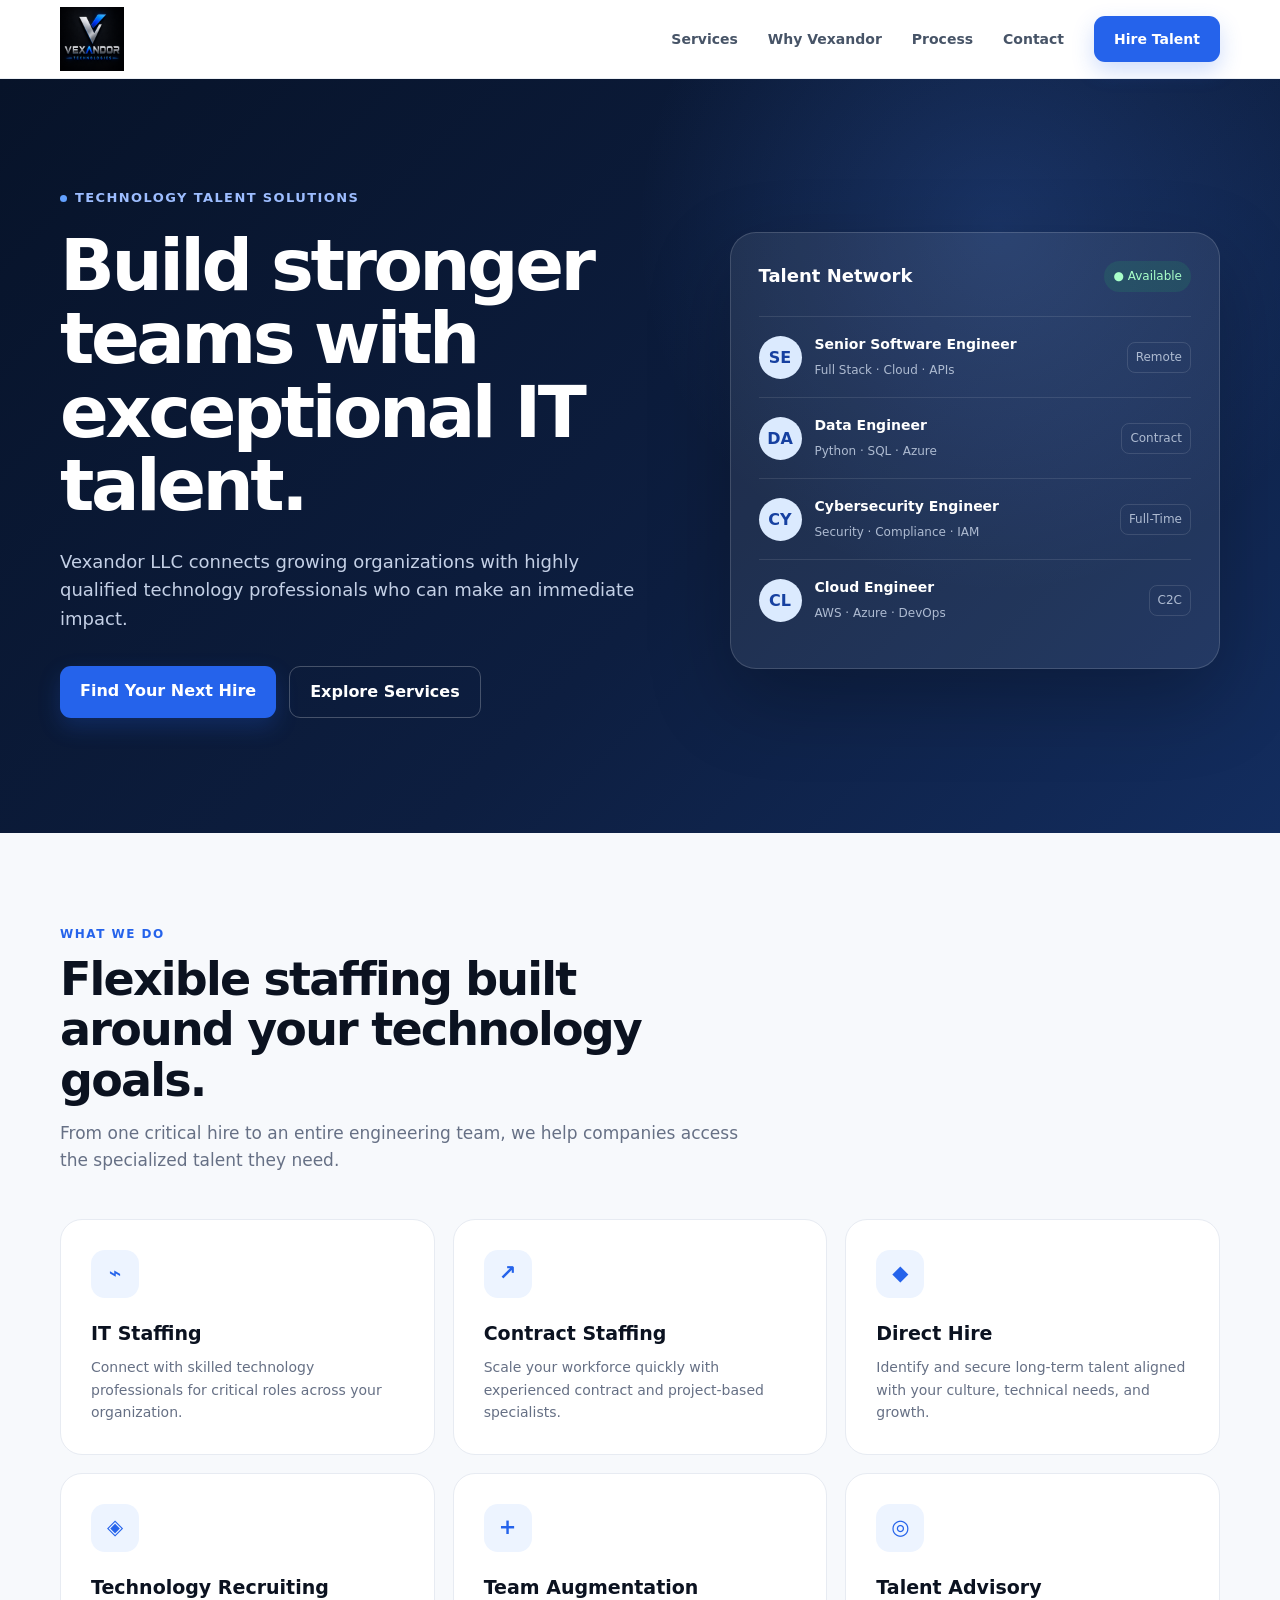
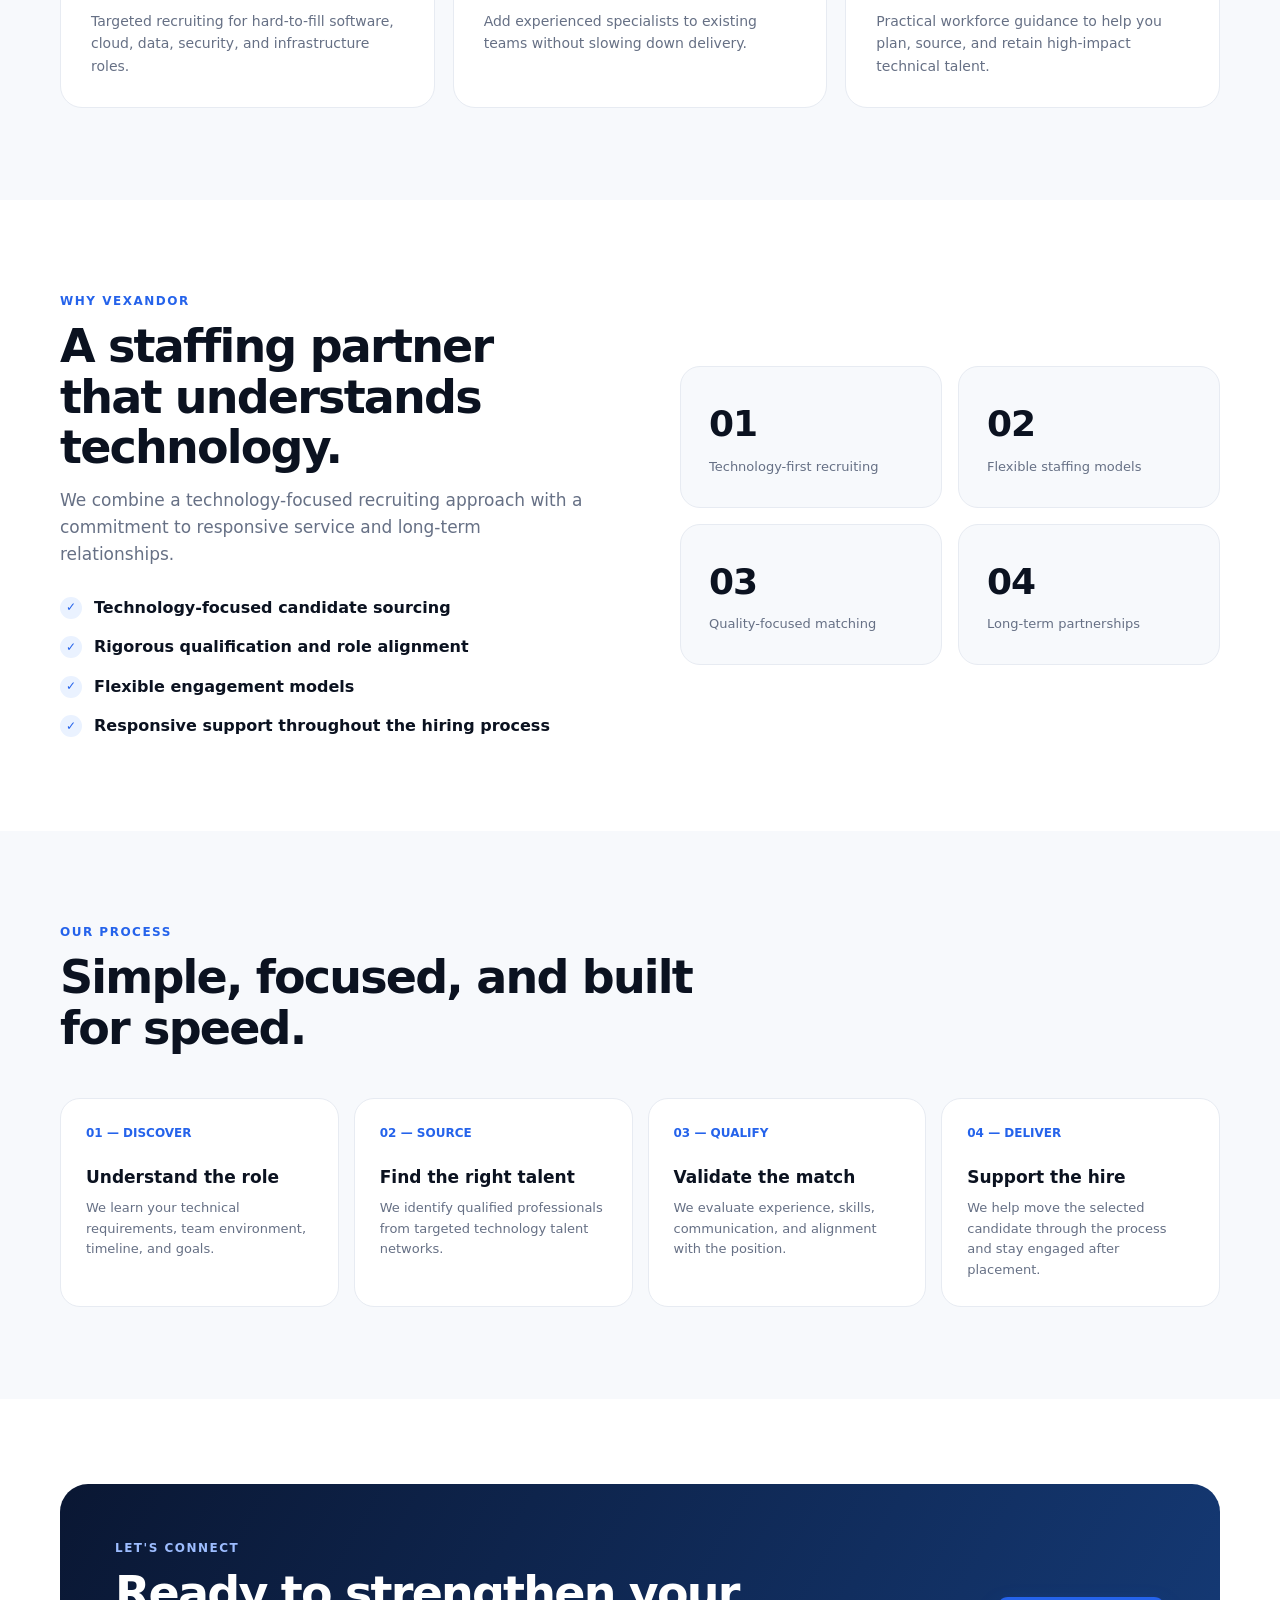
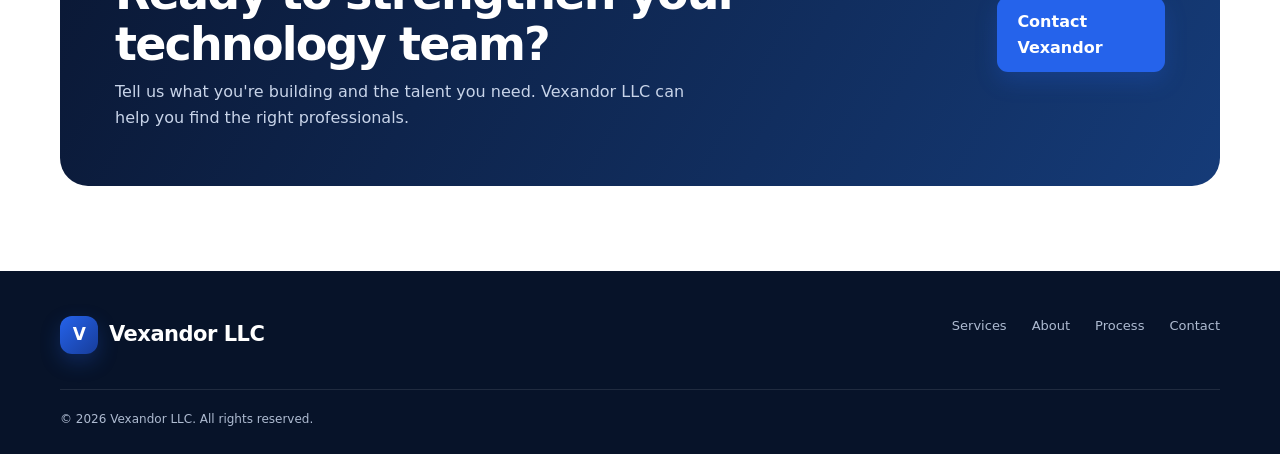
==== index.html @ e6ea9293 "Add files via upload" ====
<!DOCTYPE html>
<html lang="en">
<head>
  <meta charset="UTF-8" />
  <meta name="viewport" content="width=device-width, initial-scale=1.0" />
  <title>Vexandor LLC | IT Staffing & Technology Talent</title>
  <meta name="description" content="Vexandor LLC connects organizations with exceptional technology professionals across software engineering, cloud, data, cybersecurity, and IT." />
  <style>
    :root{
      --ink:#0b1220;
      --muted:#667085;
      --navy:#0a1733;
      --blue:#2563eb;
      --blue2:#4f8cff;
      --line:#e7ebf2;
      --bg:#f7f9fc;
      --white:#fff;
      --radius:22px;
      --shadow:0 18px 55px rgba(15,23,42,.10);
    }
    *{box-sizing:border-box;margin:0;padding:0}
    html{scroll-behavior:smooth}
    body{font-family:Inter,ui-sans-serif,system-ui,-apple-system,BlinkMacSystemFont,"Segoe UI",sans-serif;color:var(--ink);line-height:1.6;background:#fff}
    a{text-decoration:none;color:inherit}
    .container{width:min(1160px,92%);margin:auto}
    header{position:sticky;top:0;z-index:20;background:rgba(255,255,255,.92);backdrop-filter:blur(16px);border-bottom:1px solid rgba(231,235,242,.8)}
    nav{height:78px;display:flex;align-items:center;justify-content:space-between}
    .brand{display:flex;align-items:center;gap:11px;font-weight:800;font-size:21px;letter-spacing:-.5px}
    .mark{width:38px;height:38px;border-radius:12px;background:linear-gradient(135deg,var(--blue),#173d9a);display:grid;place-items:center;color:#fff;font-size:17px;box-shadow:0 8px 20px rgba(37,99,235,.25)}
    .links{display:flex;gap:30px;align-items:center;font-size:14px;font-weight:600;color:#475467}
    .links a:hover{color:var(--blue)}
    .nav-cta,.btn-primary{background:var(--blue);color:#fff;padding:12px 20px;border-radius:11px;font-weight:700;border:0;display:inline-block;box-shadow:0 9px 22px rgba(37,99,235,.22)}
    .nav-cta:hover,.btn-primary:hover{background:#1d4ed8}
    .menu{display:none;background:none;border:0;font-size:26px}
    .hero{background:radial-gradient(circle at 78% 20%,rgba(79,140,255,.20),transparent 31%),linear-gradient(135deg,#071329 0%,#0d1e40 58%,#132d5f 100%);color:#fff;padding:105px 0 115px;overflow:hidden}
    .hero-grid{display:grid;grid-template-columns:1.1fr .9fr;gap:70px;align-items:center}
    .eyebrow{display:inline-flex;align-items:center;gap:8px;color:#9dbdff;font-weight:800;font-size:13px;text-transform:uppercase;letter-spacing:1.4px;margin-bottom:20px}
    .dot{width:7px;height:7px;border-radius:50%;background:#63a1ff}
    h1{font-size:clamp(44px,6vw,72px);line-height:1.02;letter-spacing:-3.5px;max-width:720px}
    .hero p{margin:25px 0 32px;color:#c4d0e6;font-size:18px;max-width:620px}
    .actions{display:flex;gap:13px;flex-wrap:wrap}
    .btn-secondary{padding:12px 20px;border:1px solid rgba(255,255,255,.24);border-radius:11px;font-weight:700;color:#fff}
    .btn-secondary:hover{background:rgba(255,255,255,.08)}
    .talent-card{background:rgba(255,255,255,.08);border:1px solid rgba(255,255,255,.15);border-radius:26px;padding:28px;box-shadow:0 30px 80px rgba(0,0,0,.25)}
    .card-top{display:flex;justify-content:space-between;align-items:center;margin-bottom:24px}
    .card-title{font-weight:800;font-size:18px}.status{font-size:12px;color:#a8ffc9;background:rgba(34,197,94,.13);padding:6px 9px;border-radius:99px}
    .profile{display:flex;align-items:center;gap:13px;padding:16px 0;border-top:1px solid rgba(255,255,255,.10)}
    .avatar{width:43px;height:43px;border-radius:50%;display:grid;place-items:center;background:#dbeafe;color:#1640a0;font-weight:800}
    .profile b{display:block;font-size:14px}.profile span{font-size:12px;color:#aebbd1}
    .tag{margin-left:auto;border:1px solid rgba(255,255,255,.12);padding:5px 8px;border-radius:8px;font-size:11px;color:#c9d5e9}
    section{padding:92px 0}
    .section-head{max-width:700px;margin-bottom:45px}
    .kicker{font-size:12px;font-weight:800;text-transform:uppercase;letter-spacing:1.5px;color:var(--blue);margin-bottom:10px}
    h2{font-size:clamp(31px,4vw,46px);line-height:1.1;letter-spacing:-1.8px}
    .lead{color:var(--muted);font-size:17px;margin-top:14px}
    .services{background:var(--bg)}
    .service-grid{display:grid;grid-template-columns:repeat(3,1fr);gap:18px}
    .service{background:#fff;border:1px solid var(--line);border-radius:var(--radius);padding:30px;transition:.25s}
    .service:hover{transform:translateY(-5px);box-shadow:var(--shadow)}
    .icon{width:48px;height:48px;border-radius:14px;background:#edf4ff;color:var(--blue);display:grid;place-items:center;font-size:21px;font-weight:800;margin-bottom:20px}
    .service h3{font-size:19px;margin-bottom:8px}.service p{color:var(--muted);font-size:14px}
    .split{display:grid;grid-template-columns:1fr 1fr;gap:80px;align-items:center}
    .check-list{list-style:none;margin-top:26px;display:grid;gap:14px}
    .check-list li{display:flex;gap:12px;align-items:flex-start;font-weight:600}
    .check{width:22px;height:22px;border-radius:50%;background:#eaf2ff;color:var(--blue);display:grid;place-items:center;font-size:12px;flex:none;margin-top:2px}
    .metrics{display:grid;grid-template-columns:repeat(2,1fr);gap:16px}
    .metric{background:var(--bg);border:1px solid var(--line);border-radius:20px;padding:28px}
    .metric strong{font-size:36px;letter-spacing:-1px;display:block}.metric span{color:var(--muted);font-size:13px}
    .process{background:#f7f9fc}
    .steps{display:grid;grid-template-columns:repeat(4,1fr);gap:15px}
    .step{background:#fff;border:1px solid var(--line);border-radius:20px;padding:25px}
    .number{font-size:12px;font-weight:800;color:var(--blue);margin-bottom:20px}
    .step h3{font-size:17px;margin-bottom:7px}.step p{color:var(--muted);font-size:13px}
    .cta{padding:85px 0}.cta-box{background:linear-gradient(120deg,#0a1733,#153b78);border-radius:28px;padding:55px;display:flex;align-items:center;justify-content:space-between;gap:30px;color:#fff}
    .cta-box p{color:#c8d4e9;margin-top:10px;max-width:600px}
    footer{background:#071329;color:#aebbd1;padding:45px 0 25px}
    .footer-top{display:flex;justify-content:space-between;gap:40px;padding-bottom:35px}
    .footer-brand{color:#fff}.footer-links{display:flex;gap:25px;font-size:13px}.footer-links a:hover{color:#fff}
    .copyright{border-top:1px solid rgba(255,255,255,.1);padding-top:20px;font-size:12px}
    @media(max-width:850px){
      .links{display:none}.menu{display:block}.hero-grid,.split{grid-template-columns:1fr}.hero{padding:75px 0}.service-grid{grid-template-columns:1fr 1fr}.steps{grid-template-columns:1fr 1fr}.cta-box{flex-direction:column;align-items:flex-start}
    }
    @media(max-width:560px){
      nav{height:68px}.hero h1{letter-spacing:-2px}.service-grid,.steps,.metrics{grid-template-columns:1fr}section{padding:70px 0}.footer-top{flex-direction:column}.footer-links{flex-wrap:wrap}.cta-box{padding:35px 25px}
    }
  </style>
</head>
<body>
<header>
  <div class="container">
    <nav>
      <img src="logo.png" width="64" height="64"/>
      <div class="links">
        <a href="#services">Services</a><a href="#approach">Why Vexandor</a><a href="#process">Process</a><a href="#contact">Contact</a>
        <a href="#contact" class="nav-cta">Hire Talent</a>
      </div>
      <button class="menu" aria-label="Open menu" onclick="document.querySelector('.links').classList.toggle('mobile')">☰</button>
    </nav>
  </div>
</header>

<main>
<section class="hero" id="home">
  <div class="container hero-grid">
    <div>
      <div class="eyebrow"><span class="dot"></span> Technology Talent Solutions</div>
      <h1>Build stronger teams with exceptional IT talent.</h1>
      <p>Vexandor LLC connects growing organizations with highly qualified technology professionals who can make an immediate impact.</p>
      <div class="actions"><a href="#contact" class="btn-primary">Find Your Next Hire</a><a href="#services" class="btn-secondary">Explore Services</a></div>
    </div>
    <div class="talent-card">
      <div class="card-top"><span class="card-title">Talent Network</span><span class="status">● Available</span></div>
      <div class="profile"><div class="avatar">SE</div><div><b>Senior Software Engineer</b><span>Full Stack · Cloud · APIs</span></div><span class="tag">Remote</span></div>
      <div class="profile"><div class="avatar">DA</div><div><b>Data Engineer</b><span>Python · SQL · Azure</span></div><span class="tag">Contract</span></div>
      <div class="profile"><div class="avatar">CY</div><div><b>Cybersecurity Engineer</b><span>Security · Compliance · IAM</span></div><span class="tag">Full-Time</span></div>
      <div class="profile"><div class="avatar">CL</div><div><b>Cloud Engineer</b><span>AWS · Azure · DevOps</span></div><span class="tag">C2C</span></div>
    </div>
  </div>
</section>

<section id="services" class="services">
  <div class="container">
    <div class="section-head"><div class="kicker">What we do</div><h2>Flexible staffing built around your technology goals.</h2><p class="lead">From one critical hire to an entire engineering team, we help companies access the specialized talent they need.</p></div>
    <div class="service-grid">
      <article class="service"><div class="icon">⌁</div><h3>IT Staffing</h3><p>Connect with skilled technology professionals for critical roles across your organization.</p></article>
      <article class="service"><div class="icon">↗</div><h3>Contract Staffing</h3><p>Scale your workforce quickly with experienced contract and project-based specialists.</p></article>
      <article class="service"><div class="icon">◆</div><h3>Direct Hire</h3><p>Identify and secure long-term talent aligned with your culture, technical needs, and growth.</p></article>
      <article class="service"><div class="icon">◈</div><h3>Technology Recruiting</h3><p>Targeted recruiting for hard-to-fill software, cloud, data, security, and infrastructure roles.</p></article>
      <article class="service"><div class="icon">+</div><h3>Team Augmentation</h3><p>Add experienced specialists to existing teams without slowing down delivery.</p></article>
      <article class="service"><div class="icon">◎</div><h3>Talent Advisory</h3><p>Practical workforce guidance to help you plan, source, and retain high-impact technical talent.</p></article>
    </div>
  </div>
</section>

<section id="approach">
  <div class="container split">
    <div>
      <div class="kicker">Why Vexandor</div><h2>A staffing partner that understands technology.</h2>
      <p class="lead">We combine a technology-focused recruiting approach with a commitment to responsive service and long-term relationships.</p>
      <ul class="check-list">
        <li><span class="check">✓</span>Technology-focused candidate sourcing</li>
        <li><span class="check">✓</span>Rigorous qualification and role alignment</li>
        <li><span class="check">✓</span>Flexible engagement models</li>
        <li><span class="check">✓</span>Responsive support throughout the hiring process</li>
      </ul>
    </div>
    <div class="metrics">
      <div class="metric"><strong>01</strong><span>Technology-first recruiting</span></div>
      <div class="metric"><strong>02</strong><span>Flexible staffing models</span></div>
      <div class="metric"><strong>03</strong><span>Quality-focused matching</span></div>
      <div class="metric"><strong>04</strong><span>Long-term partnerships</span></div>
    </div>
  </div>
</section>

<section class="process" id="process">
  <div class="container">
    <div class="section-head"><div class="kicker">Our process</div><h2>Simple, focused, and built for speed.</h2></div>
    <div class="steps">
      <article class="step"><div class="number">01 — DISCOVER</div><h3>Understand the role</h3><p>We learn your technical requirements, team environment, timeline, and goals.</p></article>
      <article class="step"><div class="number">02 — SOURCE</div><h3>Find the right talent</h3><p>We identify qualified professionals from targeted technology talent networks.</p></article>
      <article class="step"><div class="number">03 — QUALIFY</div><h3>Validate the match</h3><p>We evaluate experience, skills, communication, and alignment with the position.</p></article>
      <article class="step"><div class="number">04 — DELIVER</div><h3>Support the hire</h3><p>We help move the selected candidate through the process and stay engaged after placement.</p></article>
    </div>
  </div>
</section>

<section class="cta" id="contact">
  <div class="container">
    <div class="cta-box">
      <div><div class="kicker" style="color:#9dbdff">Let's connect</div><h2>Ready to strengthen your technology team?</h2><p>Tell us what you're building and the talent you need. Vexandor LLC can help you find the right professionals.</p></div>
      <a href="mailto:info@vexandor.com" class="btn-primary">Contact Vexandor</a>
    </div>
  </div>
</section>
</main>

<footer>
  <div class="container">
    <div class="footer-top">
      <div class="brand footer-brand"><span class="mark">V</span>Vexandor LLC</div>
      <div class="footer-links"><a href="#services">Services</a><a href="#approach">About</a><a href="#process">Process</a><a href="#contact">Contact</a></div>
    </div>
    <div class="copyright">© 2026 Vexandor LLC. All rights reserved.</div>
  </div>
</footer>
</body>
</html>
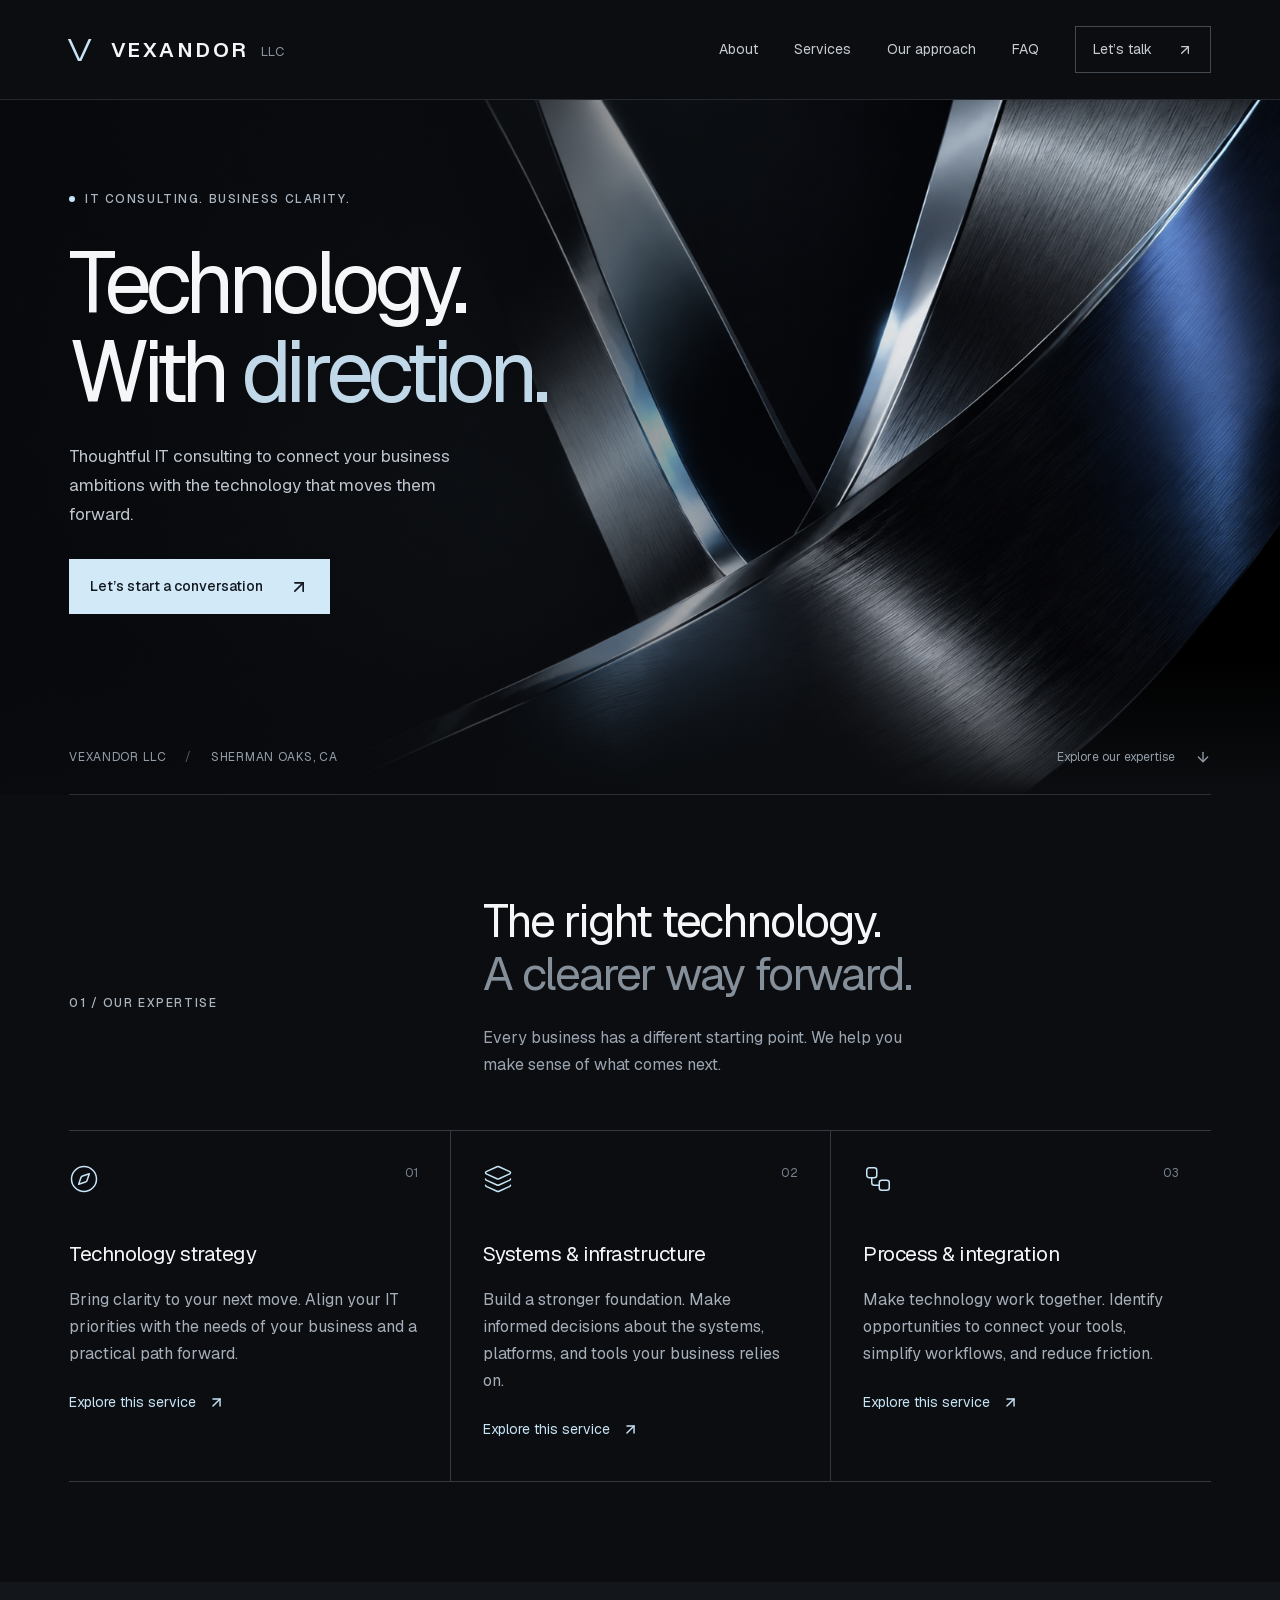
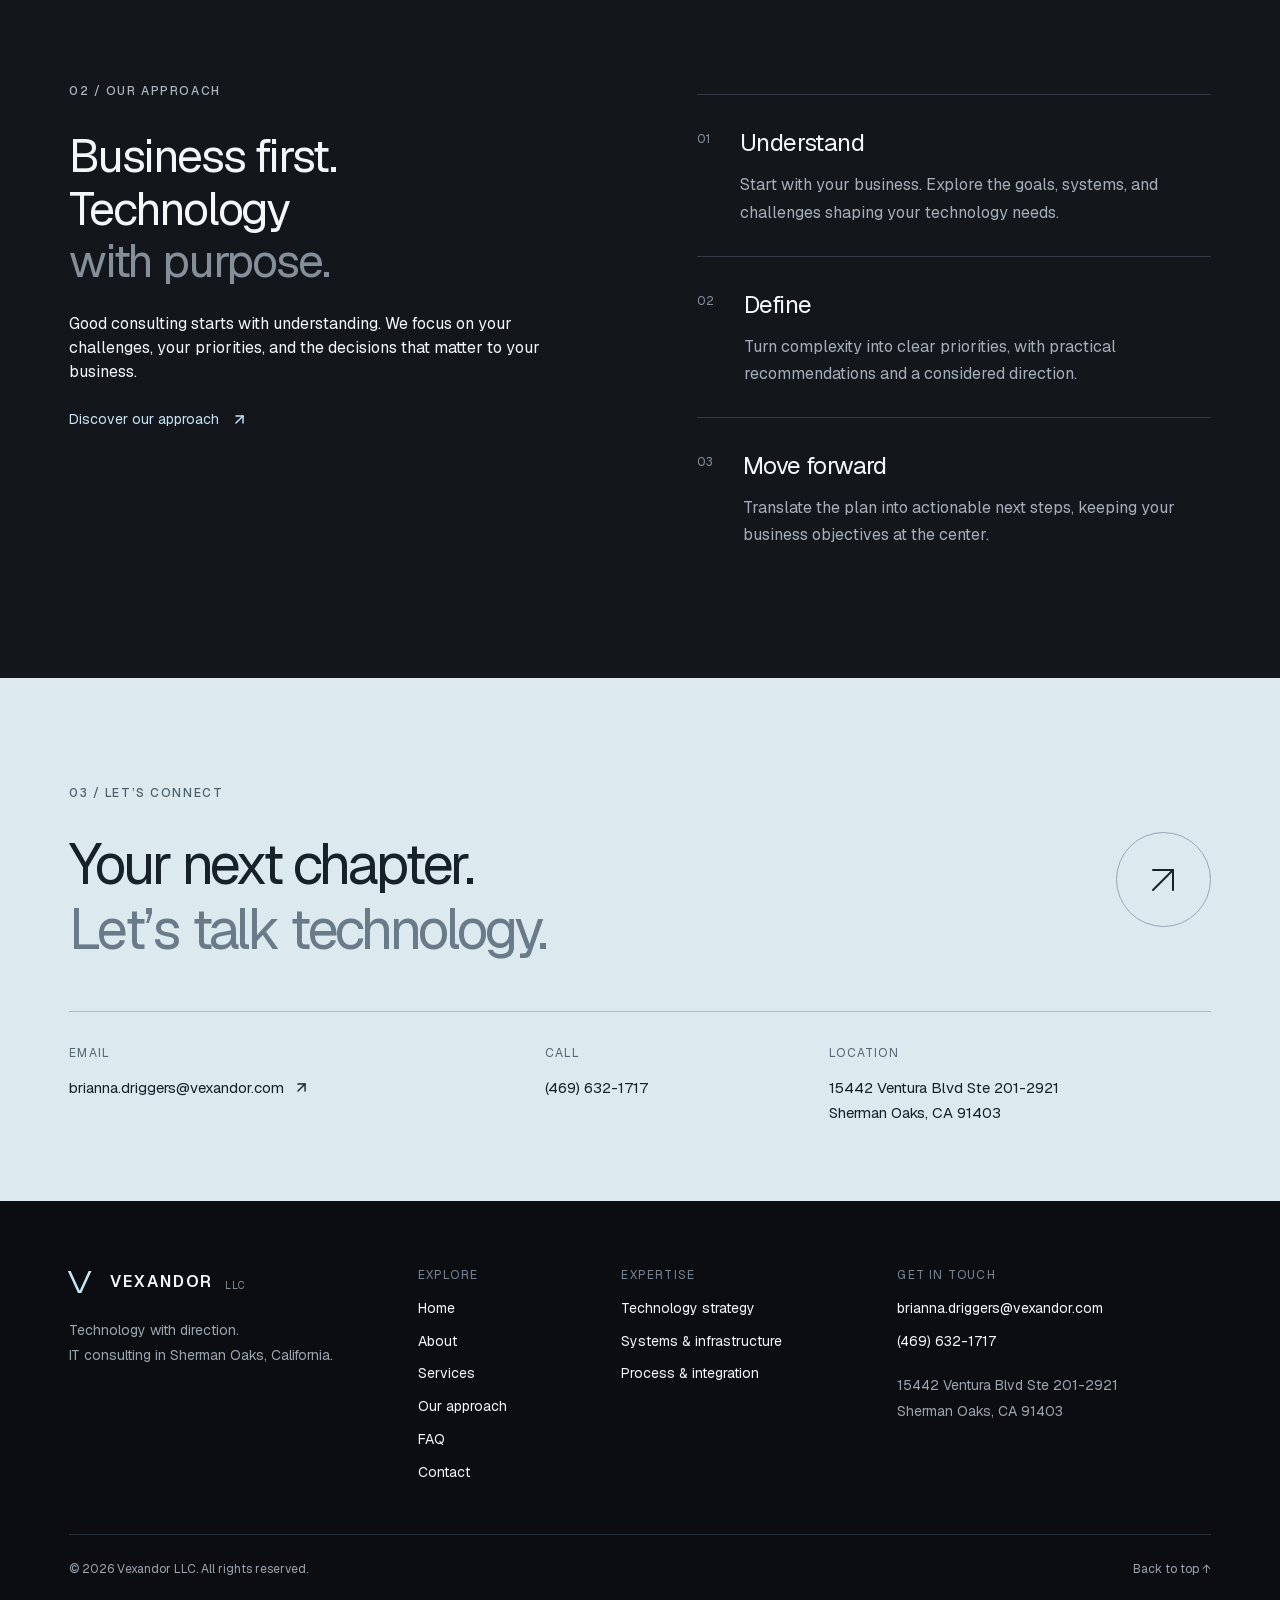
==== commit 00eba61a: "09072026" ====
--- a/index.html
+++ b/index.html
@@ -1,188 +1,131 @@
-<!DOCTYPE html>
-<html lang="en">
-<head>
-  <meta charset="UTF-8" />
-  <meta name="viewport" content="width=device-width, initial-scale=1.0" />
-  <title>Vexandor LLC | IT Staffing & Technology Talent</title>
-  <meta name="description" content="Vexandor LLC connects organizations with exceptional technology professionals across software engineering, cloud, data, cybersecurity, and IT." />
-  <style>
-    :root{
-      --ink:#0b1220;
-      --muted:#667085;
-      --navy:#0a1733;
-      --blue:#2563eb;
-      --blue2:#4f8cff;
-      --line:#e7ebf2;
-      --bg:#f7f9fc;
-      --white:#fff;
-      --radius:22px;
-      --shadow:0 18px 55px rgba(15,23,42,.10);
-    }
-    *{box-sizing:border-box;margin:0;padding:0}
-    html{scroll-behavior:smooth}
-    body{font-family:Inter,ui-sans-serif,system-ui,-apple-system,BlinkMacSystemFont,"Segoe UI",sans-serif;color:var(--ink);line-height:1.6;background:#fff}
-    a{text-decoration:none;color:inherit}
-    .container{width:min(1160px,92%);margin:auto}
-    header{position:sticky;top:0;z-index:20;background:rgba(255,255,255,.92);backdrop-filter:blur(16px);border-bottom:1px solid rgba(231,235,242,.8)}
-    nav{height:78px;display:flex;align-items:center;justify-content:space-between}
-    .brand{display:flex;align-items:center;gap:11px;font-weight:800;font-size:21px;letter-spacing:-.5px}
-    .mark{width:38px;height:38px;border-radius:12px;background:linear-gradient(135deg,var(--blue),#173d9a);display:grid;place-items:center;color:#fff;font-size:17px;box-shadow:0 8px 20px rgba(37,99,235,.25)}
-    .links{display:flex;gap:30px;align-items:center;font-size:14px;font-weight:600;color:#475467}
-    .links a:hover{color:var(--blue)}
-    .nav-cta,.btn-primary{background:var(--blue);color:#fff;padding:12px 20px;border-radius:11px;font-weight:700;border:0;display:inline-block;box-shadow:0 9px 22px rgba(37,99,235,.22)}
-    .nav-cta:hover,.btn-primary:hover{background:#1d4ed8}
-    .menu{display:none;background:none;border:0;font-size:26px}
-    .hero{background:radial-gradient(circle at 78% 20%,rgba(79,140,255,.20),transparent 31%),linear-gradient(135deg,#071329 0%,#0d1e40 58%,#132d5f 100%);color:#fff;padding:105px 0 115px;overflow:hidden}
-    .hero-grid{display:grid;grid-template-columns:1.1fr .9fr;gap:70px;align-items:center}
-    .eyebrow{display:inline-flex;align-items:center;gap:8px;color:#9dbdff;font-weight:800;font-size:13px;text-transform:uppercase;letter-spacing:1.4px;margin-bottom:20px}
-    .dot{width:7px;height:7px;border-radius:50%;background:#63a1ff}
-    h1{font-size:clamp(44px,6vw,72px);line-height:1.02;letter-spacing:-3.5px;max-width:720px}
-    .hero p{margin:25px 0 32px;color:#c4d0e6;font-size:18px;max-width:620px}
-    .actions{display:flex;gap:13px;flex-wrap:wrap}
-    .btn-secondary{padding:12px 20px;border:1px solid rgba(255,255,255,.24);border-radius:11px;font-weight:700;color:#fff}
-    .btn-secondary:hover{background:rgba(255,255,255,.08)}
-    .talent-card{background:rgba(255,255,255,.08);border:1px solid rgba(255,255,255,.15);border-radius:26px;padding:28px;box-shadow:0 30px 80px rgba(0,0,0,.25)}
-    .card-top{display:flex;justify-content:space-between;align-items:center;margin-bottom:24px}
-    .card-title{font-weight:800;font-size:18px}.status{font-size:12px;color:#a8ffc9;background:rgba(34,197,94,.13);padding:6px 9px;border-radius:99px}
-    .profile{display:flex;align-items:center;gap:13px;padding:16px 0;border-top:1px solid rgba(255,255,255,.10)}
-    .avatar{width:43px;height:43px;border-radius:50%;display:grid;place-items:center;background:#dbeafe;color:#1640a0;font-weight:800}
-    .profile b{display:block;font-size:14px}.profile span{font-size:12px;color:#aebbd1}
-    .tag{margin-left:auto;border:1px solid rgba(255,255,255,.12);padding:5px 8px;border-radius:8px;font-size:11px;color:#c9d5e9}
-    section{padding:92px 0}
-    .section-head{max-width:700px;margin-bottom:45px}
-    .kicker{font-size:12px;font-weight:800;text-transform:uppercase;letter-spacing:1.5px;color:var(--blue);margin-bottom:10px}
-    h2{font-size:clamp(31px,4vw,46px);line-height:1.1;letter-spacing:-1.8px}
-    .lead{color:var(--muted);font-size:17px;margin-top:14px}
-    .services{background:var(--bg)}
-    .service-grid{display:grid;grid-template-columns:repeat(3,1fr);gap:18px}
-    .service{background:#fff;border:1px solid var(--line);border-radius:var(--radius);padding:30px;transition:.25s}
-    .service:hover{transform:translateY(-5px);box-shadow:var(--shadow)}
-    .icon{width:48px;height:48px;border-radius:14px;background:#edf4ff;color:var(--blue);display:grid;place-items:center;font-size:21px;font-weight:800;margin-bottom:20px}
-    .service h3{font-size:19px;margin-bottom:8px}.service p{color:var(--muted);font-size:14px}
-    .split{display:grid;grid-template-columns:1fr 1fr;gap:80px;align-items:center}
-    .check-list{list-style:none;margin-top:26px;display:grid;gap:14px}
-    .check-list li{display:flex;gap:12px;align-items:flex-start;font-weight:600}
-    .check{width:22px;height:22px;border-radius:50%;background:#eaf2ff;color:var(--blue);display:grid;place-items:center;font-size:12px;flex:none;margin-top:2px}
-    .metrics{display:grid;grid-template-columns:repeat(2,1fr);gap:16px}
-    .metric{background:var(--bg);border:1px solid var(--line);border-radius:20px;padding:28px}
-    .metric strong{font-size:36px;letter-spacing:-1px;display:block}.metric span{color:var(--muted);font-size:13px}
-    .process{background:#f7f9fc}
-    .steps{display:grid;grid-template-columns:repeat(4,1fr);gap:15px}
-    .step{background:#fff;border:1px solid var(--line);border-radius:20px;padding:25px}
-    .number{font-size:12px;font-weight:800;color:var(--blue);margin-bottom:20px}
-    .step h3{font-size:17px;margin-bottom:7px}.step p{color:var(--muted);font-size:13px}
-    .cta{padding:85px 0}.cta-box{background:linear-gradient(120deg,#0a1733,#153b78);border-radius:28px;padding:55px;display:flex;align-items:center;justify-content:space-between;gap:30px;color:#fff}
-    .cta-box p{color:#c8d4e9;margin-top:10px;max-width:600px}
-    footer{background:#071329;color:#aebbd1;padding:45px 0 25px}
-    .footer-top{display:flex;justify-content:space-between;gap:40px;padding-bottom:35px}
-    .footer-brand{color:#fff}.footer-links{display:flex;gap:25px;font-size:13px}.footer-links a:hover{color:#fff}
-    .copyright{border-top:1px solid rgba(255,255,255,.1);padding-top:20px;font-size:12px}
-    @media(max-width:850px){
-      .links{display:none}.menu{display:block}.hero-grid,.split{grid-template-columns:1fr}.hero{padding:75px 0}.service-grid{grid-template-columns:1fr 1fr}.steps{grid-template-columns:1fr 1fr}.cta-box{flex-direction:column;align-items:flex-start}
-    }
-    @media(max-width:560px){
-      nav{height:68px}.hero h1{letter-spacing:-2px}.service-grid,.steps,.metrics{grid-template-columns:1fr}section{padding:70px 0}.footer-top{flex-direction:column}.footer-links{flex-wrap:wrap}.cta-box{padding:35px 25px}
-    }
-  </style>
-</head>
-<body>
-<header>
-  <div class="container">
-    <nav>
-      <img src="logo.png" width="64" height="64"/>
-      <div class="links">
-        <a href="#services">Services</a><a href="#approach">Why Vexandor</a><a href="#process">Process</a><a href="#contact">Contact</a>
-        <a href="#contact" class="nav-cta">Hire Talent</a>
-      </div>
-      <button class="menu" aria-label="Open menu" onclick="document.querySelector('.links').classList.toggle('mobile')">☰</button>
-    </nav>
-  </div>
-</header>
+<!DOCTYPE html><html lang="en"><head><meta charSet="utf-8"/><meta name="viewport" content="width=device-width, initial-scale=1"/><link rel="preload" href="vexandor-hero.png" as="image"/><link rel="stylesheet" href="_next/static/css/index.h2-U8sM5.css" data-rsc-css-href="_next/static/css/index.h2-U8sM5.css" data-precedence="vite-rsc/importer-resources"/><title>Vexandor LLC | IT Consulting</title><meta name="description" content="Thoughtful IT consulting to connect your business ambitions with the technology that moves them forward. Contact Vexandor LLC in Sherman Oaks, California."/>
+<link rel="preload" href="_next/static/_vinext_fonts/geist-8ac0455e797f/geist-98bbbccb.woff2" as="font" type="font/woff2" crossorigin />
+<link rel="preload" href="_next/static/_vinext_fonts/geist-mono-00e989178794/geist-mono-013b2f2f.woff2" as="font" type="font/woff2" crossorigin />
+<style data-vinext-fonts>/* cyrillic-ext */
+@font-face {
+  font-family: 'Geist';
+  font-style: normal;
+  font-weight: 100 900;
+  font-display: swap;
+  src: url(_next/static/_vinext_fonts/geist-8ac0455e797f/geist-ff2310f5.woff2) format('woff2');
+  unicode-range: U+0460-052F, U+1C80-1C8A, U+20B4, U+2DE0-2DFF, U+A640-A69F, U+FE2E-FE2F;
+}
+/* cyrillic */
+@font-face {
+  font-family: 'Geist';
+  font-style: normal;
+  font-weight: 100 900;
+  font-display: swap;
+  src: url(_next/static/_vinext_fonts/geist-8ac0455e797f/geist-875ccdd4.woff2) format('woff2');
+  unicode-range: U+0301, U+0400-045F, U+0490-0491, U+04B0-04B1, U+2116;
+}
+/* vietnamese */
+@font-face {
+  font-family: 'Geist';
+  font-style: normal;
+  font-weight: 100 900;
+  font-display: swap;
+  src: url(_next/static/_vinext_fonts/geist-8ac0455e797f/geist-52306abf.woff2) format('woff2');
+  unicode-range: U+0102-0103, U+0110-0111, U+0128-0129, U+0168-0169, U+01A0-01A1, U+01AF-01B0, U+0300-0301, U+0303-0304, U+0308-0309, U+0323, U+0329, U+1EA0-1EF9, U+20AB;
+}
+/* latin-ext */
+@font-face {
+  font-family: 'Geist';
+  font-style: normal;
+  font-weight: 100 900;
+  font-display: swap;
+  src: url(_next/static/_vinext_fonts/geist-8ac0455e797f/geist-001175b1.woff2) format('woff2');
+  unicode-range: U+0100-02BA, U+02BD-02C5, U+02C7-02CC, U+02CE-02D7, U+02DD-02FF, U+0304, U+0308, U+0329, U+1D00-1DBF, U+1E00-1E9F, U+1EF2-1EFF, U+2020, U+20A0-20AB, U+20AD-20C0, U+2113, U+2C60-2C7F, U+A720-A7FF;
+}
+/* latin */
+@font-face {
+  font-family: 'Geist';
+  font-style: normal;
+  font-weight: 100 900;
+  font-display: swap;
+  src: url(_next/static/_vinext_fonts/geist-8ac0455e797f/geist-98bbbccb.woff2) format('woff2');
+  unicode-range: U+0000-00FF, U+0131, U+0152-0153, U+02BB-02BC, U+02C6, U+02DA, U+02DC, U+0304, U+0308, U+0329, U+2000-206F, U+20AC, U+2122, U+2191, U+2193, U+2212, U+2215, U+FEFF, U+FFFD;
+}
 
-<main>
-<section class="hero" id="home">
-  <div class="container hero-grid">
-    <div>
-      <div class="eyebrow"><span class="dot"></span> Technology Talent Solutions</div>
-      <h1>Build stronger teams with exceptional IT talent.</h1>
-      <p>Vexandor LLC connects growing organizations with highly qualified technology professionals who can make an immediate impact.</p>
-      <div class="actions"><a href="#contact" class="btn-primary">Find Your Next Hire</a><a href="#services" class="btn-secondary">Explore Services</a></div>
-    </div>
-    <div class="talent-card">
-      <div class="card-top"><span class="card-title">Talent Network</span><span class="status">● Available</span></div>
-      <div class="profile"><div class="avatar">SE</div><div><b>Senior Software Engineer</b><span>Full Stack · Cloud · APIs</span></div><span class="tag">Remote</span></div>
-      <div class="profile"><div class="avatar">DA</div><div><b>Data Engineer</b><span>Python · SQL · Azure</span></div><span class="tag">Contract</span></div>
-      <div class="profile"><div class="avatar">CY</div><div><b>Cybersecurity Engineer</b><span>Security · Compliance · IAM</span></div><span class="tag">Full-Time</span></div>
-      <div class="profile"><div class="avatar">CL</div><div><b>Cloud Engineer</b><span>AWS · Azure · DevOps</span></div><span class="tag">C2C</span></div>
-    </div>
-  </div>
-</section>
+@font-face {
+  font-family: 'Geist Fallback';
+  src: local("Arial");
+  ascent-override: 95.94%;
+  descent-override: 28.16%;
+  line-gap-override: 0.00%;
+  size-adjust: 104.76%;
+}
 
-<section id="services" class="services">
-  <div class="container">
-    <div class="section-head"><div class="kicker">What we do</div><h2>Flexible staffing built around your technology goals.</h2><p class="lead">From one critical hire to an entire engineering team, we help companies access the specialized talent they need.</p></div>
-    <div class="service-grid">
-      <article class="service"><div class="icon">⌁</div><h3>IT Staffing</h3><p>Connect with skilled technology professionals for critical roles across your organization.</p></article>
-      <article class="service"><div class="icon">↗</div><h3>Contract Staffing</h3><p>Scale your workforce quickly with experienced contract and project-based specialists.</p></article>
-      <article class="service"><div class="icon">◆</div><h3>Direct Hire</h3><p>Identify and secure long-term talent aligned with your culture, technical needs, and growth.</p></article>
-      <article class="service"><div class="icon">◈</div><h3>Technology Recruiting</h3><p>Targeted recruiting for hard-to-fill software, cloud, data, security, and infrastructure roles.</p></article>
-      <article class="service"><div class="icon">+</div><h3>Team Augmentation</h3><p>Add experienced specialists to existing teams without slowing down delivery.</p></article>
-      <article class="service"><div class="icon">◎</div><h3>Talent Advisory</h3><p>Practical workforce guidance to help you plan, source, and retain high-impact technical talent.</p></article>
-    </div>
-  </div>
-</section>
+.__font_geist_19ysh9d { font-family: 'Geist', 'Geist Fallback'; font-style: normal; }
 
-<section id="approach">
-  <div class="container split">
-    <div>
-      <div class="kicker">Why Vexandor</div><h2>A staffing partner that understands technology.</h2>
-      <p class="lead">We combine a technology-focused recruiting approach with a commitment to responsive service and long-term relationships.</p>
-      <ul class="check-list">
-        <li><span class="check">✓</span>Technology-focused candidate sourcing</li>
-        <li><span class="check">✓</span>Rigorous qualification and role alignment</li>
-        <li><span class="check">✓</span>Flexible engagement models</li>
-        <li><span class="check">✓</span>Responsive support throughout the hiring process</li>
-      </ul>
-    </div>
-    <div class="metrics">
-      <div class="metric"><strong>01</strong><span>Technology-first recruiting</span></div>
-      <div class="metric"><strong>02</strong><span>Flexible staffing models</span></div>
-      <div class="metric"><strong>03</strong><span>Quality-focused matching</span></div>
-      <div class="metric"><strong>04</strong><span>Long-term partnerships</span></div>
-    </div>
-  </div>
-</section>
+.__variable_geist_19ysh9d { --font-geist-sans: 'Geist', 'Geist Fallback'; }
 
-<section class="process" id="process">
-  <div class="container">
-    <div class="section-head"><div class="kicker">Our process</div><h2>Simple, focused, and built for speed.</h2></div>
-    <div class="steps">
-      <article class="step"><div class="number">01 — DISCOVER</div><h3>Understand the role</h3><p>We learn your technical requirements, team environment, timeline, and goals.</p></article>
-      <article class="step"><div class="number">02 — SOURCE</div><h3>Find the right talent</h3><p>We identify qualified professionals from targeted technology talent networks.</p></article>
-      <article class="step"><div class="number">03 — QUALIFY</div><h3>Validate the match</h3><p>We evaluate experience, skills, communication, and alignment with the position.</p></article>
-      <article class="step"><div class="number">04 — DELIVER</div><h3>Support the hire</h3><p>We help move the selected candidate through the process and stay engaged after placement.</p></article>
-    </div>
-  </div>
-</section>
+/* cyrillic-ext */
+@font-face {
+  font-family: 'Geist Mono';
+  font-style: normal;
+  font-weight: 100 900;
+  font-display: swap;
+  src: url(_next/static/_vinext_fonts/geist-mono-00e989178794/geist-mono-f6b33328.woff2) format('woff2');
+  unicode-range: U+0460-052F, U+1C80-1C8A, U+20B4, U+2DE0-2DFF, U+A640-A69F, U+FE2E-FE2F;
+}
+/* cyrillic */
+@font-face {
+  font-family: 'Geist Mono';
+  font-style: normal;
+  font-weight: 100 900;
+  font-display: swap;
+  src: url(_next/static/_vinext_fonts/geist-mono-00e989178794/geist-mono-44e03052.woff2) format('woff2');
+  unicode-range: U+0301, U+0400-045F, U+0490-0491, U+04B0-04B1, U+2116;
+}
+/* symbols2 */
+@font-face {
+  font-family: 'Geist Mono';
+  font-style: normal;
+  font-weight: 100 900;
+  font-display: swap;
+  src: url(_next/static/_vinext_fonts/geist-mono-00e989178794/geist-mono-0638449e.woff2) format('woff2');
+  unicode-range: U+2000-2001, U+2004-2008, U+200A, U+23B8-23BD, U+2500-259F;
+}
+/* vietnamese */
+@font-face {
+  font-family: 'Geist Mono';
+  font-style: normal;
+  font-weight: 100 900;
+  font-display: swap;
+  src: url(_next/static/_vinext_fonts/geist-mono-00e989178794/geist-mono-971fb274.woff2) format('woff2');
+  unicode-range: U+0102-0103, U+0110-0111, U+0128-0129, U+0168-0169, U+01A0-01A1, U+01AF-01B0, U+0300-0301, U+0303-0304, U+0308-0309, U+0323, U+0329, U+1EA0-1EF9, U+20AB;
+}
+/* latin-ext */
+@font-face {
+  font-family: 'Geist Mono';
+  font-style: normal;
+  font-weight: 100 900;
+  font-display: swap;
+  src: url(_next/static/_vinext_fonts/geist-mono-00e989178794/geist-mono-44745446.woff2) format('woff2');
+  unicode-range: U+0100-02BA, U+02BD-02C5, U+02C7-02CC, U+02CE-02D7, U+02DD-02FF, U+0304, U+0308, U+0329, U+1D00-1DBF, U+1E00-1E9F, U+1EF2-1EFF, U+2020, U+20A0-20AB, U+20AD-20C0, U+2113, U+2C60-2C7F, U+A720-A7FF;
+}
+/* latin */
+@font-face {
+  font-family: 'Geist Mono';
+  font-style: normal;
+  font-weight: 100 900;
+  font-display: swap;
+  src: url(_next/static/_vinext_fonts/geist-mono-00e989178794/geist-mono-013b2f2f.woff2) format('woff2');
+  unicode-range: U+0000-00FF, U+0131, U+0152-0153, U+02BB-02BC, U+02C6, U+02DA, U+02DC, U+0304, U+0308, U+0329, U+2000-206F, U+20AC, U+2122, U+2191, U+2193, U+2212, U+2215, U+FEFF, U+FFFD;
+}
 
-<section class="cta" id="contact">
-  <div class="container">
-    <div class="cta-box">
-      <div><div class="kicker" style="color:#9dbdff">Let's connect</div><h2>Ready to strengthen your technology team?</h2><p>Tell us what you're building and the talent you need. Vexandor LLC can help you find the right professionals.</p></div>
-      <a href="mailto:info@vexandor.com" class="btn-primary">Contact Vexandor</a>
-    </div>
-  </div>
-</section>
-</main>
+@font-face {
+  font-family: 'Geist Mono Fallback';
+  src: local("Arial");
+  ascent-override: 74.67%;
+  descent-override: 21.92%;
+  line-gap-override: 0.00%;
+  size-adjust: 134.59%;
+}
 
-<footer>
-  <div class="container">
-    <div class="footer-top">
-      <div class="brand footer-brand"><span class="mark">V</span>Vexandor LLC</div>
-      <div class="footer-links"><a href="#services">Services</a><a href="#approach">About</a><a href="#process">Process</a><a href="#contact">Contact</a></div>
-    </div>
-    <div class="copyright">© 2026 Vexandor LLC. All rights reserved.</div>
-  </div>
-</footer>
-</body>
-</html>
+.__font_geist_mono_1001rt9 { font-family: 'Geist Mono', 'Geist Mono Fallback'; font-style: normal; }
+
+.__variable_geist_mono_1001rt9 { --font-geist-mono: 'Geist Mono', 'Geist Mono Fallback'; }
+</style>
+</head><body class="__variable_geist_19ysh9d __variable_geist_mono_1001rt9 antialiased"><a class="skip" href="#main">Skip to content</a><header class="header"><a href="index.html" aria-label="Vexandor LLC home"><span class="brand"><span class="brand-symbol" aria-hidden="true">V</span>VEXANDOR<span class="llc">LLC</span></span></a><nav aria-label="Main navigation"><a href="about.html">About</a><a href="services.html">Services</a><a href="approach.html">Our approach</a><a href="faq.html">FAQ</a><a class="nav-contact" href="contact.html">Let’s talk <svg xmlns="http://www.w3.org/2000/svg" width="16" height="16" viewBox="0 0 24 24" fill="none" stroke="currentColor" stroke-width="2" stroke-linecap="round" stroke-linejoin="round" class="lucide lucide-arrow-up-right" aria-hidden="true"><path d="M7 7h10v10"></path><path d="M7 17 17 7"></path></svg></a></nav></header><nav class="mobile-nav" aria-label="Mobile navigation"><a href="index.html">Home</a><a href="about.html">About</a><a href="services.html">Services</a><a href="approach.html">Our approach</a><a href="faq.html">FAQ</a><a href="contact.html">Contact</a></nav><main id="main"><section class="hero" aria-labelledby="hero-title"><img class="hero-art" src="vexandor-hero.png" alt=""/><div class="hero-shade"></div><div class="hero-content"><p class="eyebrow"><span class="dot"></span> IT CONSULTING. BUSINESS CLARITY.</p><h1 id="hero-title">Technology.<br/>With <span>direction.</span></h1><p class="hero-description">Thoughtful IT consulting to connect your business ambitions with the technology that moves them forward.</p><a class="button" href="contact.html">Let’s start a conversation <svg xmlns="http://www.w3.org/2000/svg" width="20" height="20" viewBox="0 0 24 24" fill="none" stroke="currentColor" stroke-width="2" stroke-linecap="round" stroke-linejoin="round" class="lucide lucide-arrow-up-right" aria-hidden="true"><path d="M7 7h10v10"></path><path d="M7 17 17 7"></path></svg></a></div><div class="hero-bottom"><span>VEXANDOR LLC <span class="slash">/</span> SHERMAN OAKS, CA</span><a href="#expertise">Explore our expertise <svg xmlns="http://www.w3.org/2000/svg" width="16" height="16" viewBox="0 0 24 24" fill="none" stroke="currentColor" stroke-width="2" stroke-linecap="round" stroke-linejoin="round" class="lucide lucide-arrow-down" aria-hidden="true"><path d="M12 5v14"></path><path d="m19 12-7 7-7-7"></path></svg></a></div></section><section id="expertise" class="expertise section"><div class="section-heading"><p class="eyebrow">01 / OUR EXPERTISE</p><div><h2>The right technology.<br/><span>A clearer way forward.</span></h2><p>Every business has a different starting point. We help you make sense of what comes next.</p></div></div><div class="services"><article class="service"><div class="service-top"><svg xmlns="http://www.w3.org/2000/svg" width="30" height="30" viewBox="0 0 24 24" fill="none" stroke="currentColor" stroke-width="1.2" stroke-linecap="round" stroke-linejoin="round" class="lucide lucide-compass" aria-hidden="true"><circle cx="12" cy="12" r="10"></circle><path d="m16.24 7.76-1.804 5.411a2 2 0 0 1-1.265 1.265L7.76 16.24l1.804-5.411a2 2 0 0 1 1.265-1.265z"></path></svg><span>01</span></div><h3>Technology strategy</h3><p>Bring clarity to your next move. Align your IT priorities with the needs of your business and a practical path forward.</p><a class="text-link" href="technology-strategy.html">Explore this service <svg xmlns="http://www.w3.org/2000/svg" width="17" height="17" viewBox="0 0 24 24" fill="none" stroke="currentColor" stroke-width="2" stroke-linecap="round" stroke-linejoin="round" class="lucide lucide-arrow-up-right" aria-hidden="true"><path d="M7 7h10v10"></path><path d="M7 17 17 7"></path></svg></a></article><article class="service"><div class="service-top"><svg xmlns="http://www.w3.org/2000/svg" width="30" height="30" viewBox="0 0 24 24" fill="none" stroke="currentColor" stroke-width="1.2" stroke-linecap="round" stroke-linejoin="round" class="lucide lucide-layers" aria-hidden="true"><path d="M12.83 2.18a2 2 0 0 0-1.66 0L2.6 6.08a1 1 0 0 0 0 1.83l8.58 3.91a2 2 0 0 0 1.66 0l8.58-3.9a1 1 0 0 0 0-1.83z"></path><path d="M2 12a1 1 0 0 0 .58.91l8.6 3.91a2 2 0 0 0 1.65 0l8.58-3.9A1 1 0 0 0 22 12"></path><path d="M2 17a1 1 0 0 0 .58.91l8.6 3.91a2 2 0 0 0 1.65 0l8.58-3.9A1 1 0 0 0 22 17"></path></svg><span>02</span></div><h3>Systems &amp; infrastructure</h3><p>Build a stronger foundation. Make informed decisions about the systems, platforms, and tools your business relies on.</p><a class="text-link" href="systems-infrastructure.html">Explore this service <svg xmlns="http://www.w3.org/2000/svg" width="17" height="17" viewBox="0 0 24 24" fill="none" stroke="currentColor" stroke-width="2" stroke-linecap="round" stroke-linejoin="round" class="lucide lucide-arrow-up-right" aria-hidden="true"><path d="M7 7h10v10"></path><path d="M7 17 17 7"></path></svg></a></article><article class="service"><div class="service-top"><svg xmlns="http://www.w3.org/2000/svg" width="30" height="30" viewBox="0 0 24 24" fill="none" stroke="currentColor" stroke-width="1.2" stroke-linecap="round" stroke-linejoin="round" class="lucide lucide-workflow" aria-hidden="true"><rect width="8" height="8" x="3" y="3" rx="2"></rect><path d="M7 11v4a2 2 0 0 0 2 2h4"></path><rect width="8" height="8" x="13" y="13" rx="2"></rect></svg><span>03</span></div><h3>Process &amp; integration</h3><p>Make technology work together. Identify opportunities to connect your tools, simplify workflows, and reduce friction.</p><a class="text-link" href="process-integration.html">Explore this service <svg xmlns="http://www.w3.org/2000/svg" width="17" height="17" viewBox="0 0 24 24" fill="none" stroke="currentColor" stroke-width="2" stroke-linecap="round" stroke-linejoin="round" class="lucide lucide-arrow-up-right" aria-hidden="true"><path d="M7 7h10v10"></path><path d="M7 17 17 7"></path></svg></a></article></div></section><section id="approach" class="approach section"><div class="approach-title"><p class="eyebrow">02 / OUR APPROACH</p><h2>Business first.<br/>Technology<br/><span>with purpose.</span></h2><p>Good consulting starts with understanding. We focus on your challenges, your priorities, and the decisions that matter to your business.</p><a class="text-link" href="approach.html">Discover our approach <svg xmlns="http://www.w3.org/2000/svg" width="17" height="17" viewBox="0 0 24 24" fill="none" stroke="currentColor" stroke-width="2" stroke-linecap="round" stroke-linejoin="round" class="lucide lucide-arrow-up-right" aria-hidden="true"><path d="M7 7h10v10"></path><path d="M7 17 17 7"></path></svg></a></div><div class="steps"><article class="step"><span class="step-number">0<!-- -->1</span><div><h3>Understand</h3><p>Start with your business. Explore the goals, systems, and challenges shaping your technology needs.</p></div></article><article class="step"><span class="step-number">0<!-- -->2</span><div><h3>Define</h3><p>Turn complexity into clear priorities, with practical recommendations and a considered direction.</p></div></article><article class="step"><span class="step-number">0<!-- -->3</span><div><h3>Move forward</h3><p>Translate the plan into actionable next steps, keeping your business objectives at the center.</p></div></article></div></section><section id="contact" class="contact section"><p class="eyebrow">03 / LET’S CONNECT</p><div class="contact-top"><h2>Your next chapter.<br/><span>Let’s talk technology.</span></h2><a class="contact-arrow" href="mailto:brianna.driggers@vexandor.com" aria-label="Email Vexandor"><svg xmlns="http://www.w3.org/2000/svg" width="48" height="48" viewBox="0 0 24 24" fill="none" stroke="currentColor" stroke-width="1" stroke-linecap="round" stroke-linejoin="round" class="lucide lucide-arrow-up-right" aria-hidden="true"><path d="M7 7h10v10"></path><path d="M7 17 17 7"></path></svg></a></div><div class="contact-grid"><div><span class="contact-label">EMAIL</span><a class="email" href="mailto:brianna.driggers@vexandor.com">brianna.driggers@vexandor.com <svg xmlns="http://www.w3.org/2000/svg" width="17" height="17" viewBox="0 0 24 24" fill="none" stroke="currentColor" stroke-width="2" stroke-linecap="round" stroke-linejoin="round" class="lucide lucide-arrow-up-right" aria-hidden="true"><path d="M7 7h10v10"></path><path d="M7 17 17 7"></path></svg></a></div><div><span class="contact-label">CALL</span><a href="tel:+14696321717">(469) 632-1717</a></div><div><span class="contact-label">LOCATION</span><address>15442 Ventura Blvd Ste 201-2921<br/>Sherman Oaks, CA 91403</address></div></div></section></main><footer class="site-footer"><div class="footer-top"><div><a href="index.html" aria-label="Vexandor LLC home"><span class="brand"><span class="brand-symbol" aria-hidden="true">V</span>VEXANDOR<span class="llc">LLC</span></span></a><p>Technology with direction.<br/>IT consulting in Sherman Oaks, California.</p></div><div><span class="contact-label">EXPLORE</span><a href="index.html">Home</a><a href="about.html">About</a><a href="services.html">Services</a><a href="approach.html">Our approach</a><a href="faq.html">FAQ</a><a href="contact.html">Contact</a></div><div><span class="contact-label">EXPERTISE</span><a href="technology-strategy.html">Technology strategy</a><a href="systems-infrastructure.html">Systems &amp; infrastructure</a><a href="process-integration.html">Process &amp; integration</a></div><div><span class="contact-label">GET IN TOUCH</span><a href="mailto:brianna.driggers@vexandor.com">brianna.driggers@vexandor.com</a><a href="tel:+14696321717">(469) 632-1717</a><address>15442 Ventura Blvd Ste 201-2921<br/>Sherman Oaks, CA 91403</address></div></div><div class="footer-bottom"><span>© <!-- -->2026<!-- --> Vexandor LLC. All rights reserved.</span><a href="#">Back to top ↑</a></div></footer></body></html>
